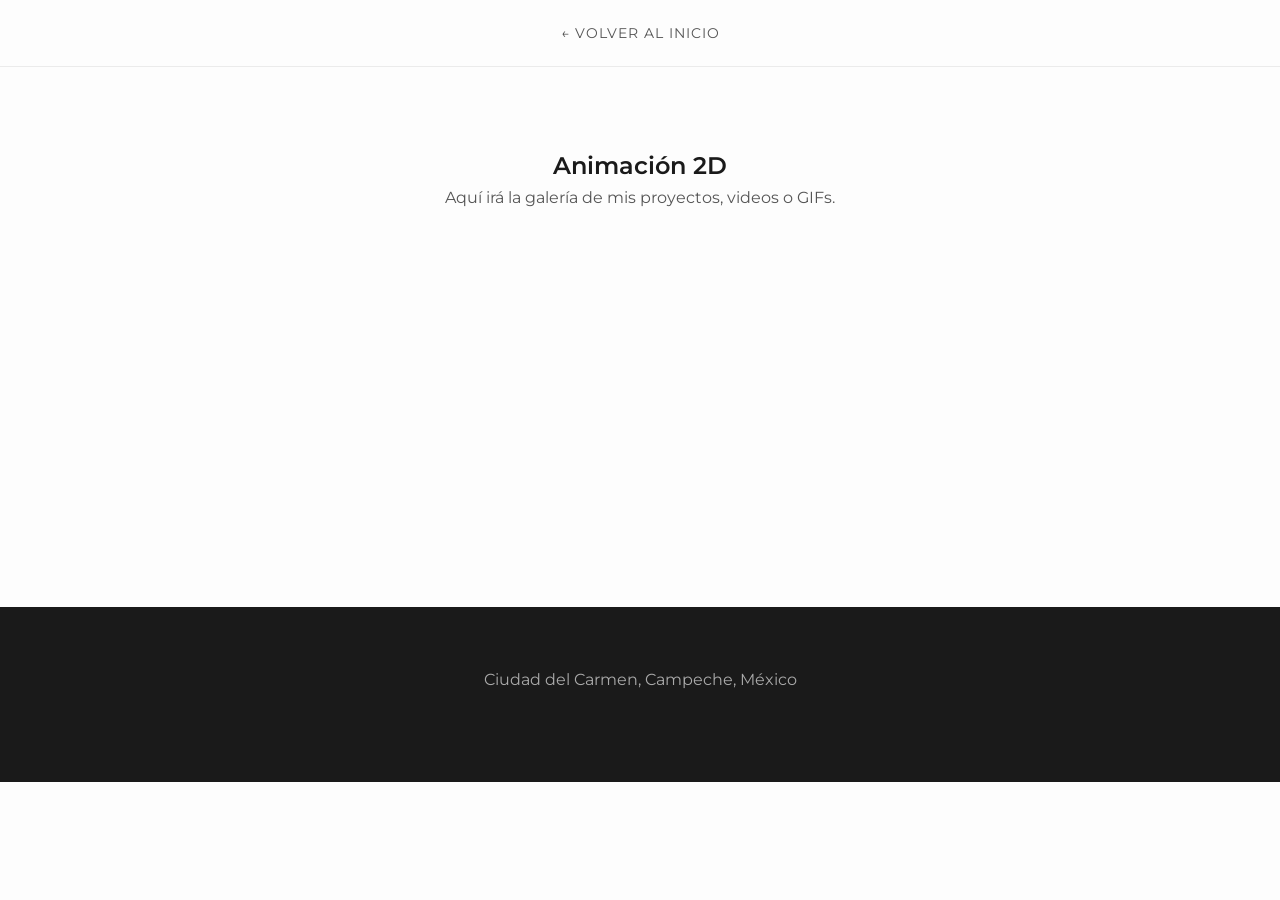
==== animacion2d.html @ 870639af "feat: Maquetación inicial" ====
<!DOCTYPE html>
<html lang="es">
<head>
    <meta charset="UTF-8">
    <meta name="viewport" content="width=device-width, initial-scale=1.0">
    <title>Animación 2D | Mi Portafolio</title>
    <link rel="stylesheet" href="css/styles.css">
    <link href="https://fonts.googleapis.com/css2?family=Montserrat:wght@300;400;600&display=swap" rel="stylesheet">
</head>
<body>

    <header>
        <nav>
            <ul class="nav-links">
                <li><a href="index.html">← Volver al Inicio</a></li>
            </ul>
        </nav>
    </header>

    <main>
        <section style="text-align: center; min-height: 60vh;">
            <h1>Animación 2D</h1>
            <p>Aquí irá la galería de mis proyectos, videos o GIFs.</p>
        </section>
    </main>

    <footer id="contacto">
        <p>Ciudad del Carmen, Campeche, México</p>
    </footer>

</body>
</html>
---- css/styles.css ----
/* Reseteo y tipografía */
* {
    margin: 0;
    padding: 0;
    box-sizing: border-box;
    font-family: 'Montserrat', sans-serif;
    scroll-behavior: smooth;
}

body {
    background-color: #FDFDFD;
    color: #2A2A2A;
    line-height: 1.6;
}

/* Encabezados y espaciados */
h1, h2, h3 {
    color: #1A1A1A;
    font-weight: 600;
}

h2 {
    font-size: 2rem;
    margin-bottom: 20px;
    text-align: center;
}

p {
    text-align: center;
    max-width: 700px;
    margin: 0 auto 30px auto;
    color: #555;
}

section {
    padding: 80px 10%;
}

.alt-bg {
    background-color: #F5F5F7; /* Un gris súper sutil para separar secciones */
}

/* Menú de navegación */
header {
    background-color: rgba(253, 253, 253, 0.95);
    position: sticky;
    top: 0;
    width: 100%;
    padding: 20px 0;
    border-bottom: 1px solid #EBEBEB;
    z-index: 1000;
}

.nav-links {
    list-style: none;
    display: flex;
    justify-content: center;
    gap: 40px;
}

.nav-links a {
    text-decoration: none;
    color: #555;
    font-size: 0.9rem;
    letter-spacing: 1px;
    text-transform: uppercase;
    transition: color 0.3s;
}

.nav-links a:hover {
    color: #000;
}

/* Inicio / Hero */
.hero {
    min-height: 70vh;
    display: flex;
    align-items: center;
    justify-content: center;
    text-align: center;
}

.hero h1 {
    font-size: 3.5rem;
    margin-bottom: 10px;
}

.hero h1 span {
    color: #6B7280; /* Un tono gris azulado estético */
}

/* Habilidades */
.skills-container {
    display: flex;
    flex-wrap: wrap;
    justify-content: center;
    gap: 15px;
}

.skill-tag {
    background-color: #FFF;
    border: 1px solid #DDD;
    padding: 8px 20px;
    border-radius: 30px;
    font-size: 0.9rem;
    color: #333;
}

/* Educación */
.timeline {
    display: flex;
    flex-direction: column;
    align-items: center;
    gap: 20px;
}

.timeline-item {
    background: #FFF;
    padding: 20px 30px;
    border-radius: 8px;
    border-left: 4px solid #1A1A1A;
    width: 100%;
    max-width: 600px;
    box-shadow: 0 4px 6px rgba(0,0,0,0.02);
}

.timeline-item h3 {
    margin-bottom: 5px;
}

.timeline-item p {
    text-align: left;
    margin: 0;
}

.date {
    font-size: 0.85rem;
    color: #888;
    margin-top: 5px !important;
}

/* Portafolio (Uso de FLEXBOX) */
.galeria-flex {
    display: flex;
    flex-wrap: wrap;
    justify-content: center;
    gap: 30px;
}

.card {
    background: #FFF;
    border: 1px solid #EAEAEA;
    padding: 40px 20px;
    border-radius: 8px;
    text-align: center;
    flex: 1 1 250px;
    max-width: 300px;
    transition: transform 0.3s, box-shadow 0.3s;
}

.card:hover {
    transform: translateY(-5px);
    box-shadow: 0 10px 20px rgba(0,0,0,0.05);
}

.btn {
    display: inline-block;
    margin-top: 20px;
    padding: 10px 25px;
    background-color: #1A1A1A;
    color: #FFF;
    text-decoration: none;
    border-radius: 4px;
    font-size: 0.85rem;
    transition: background-color 0.3s;
}

.btn:hover {
    background-color: #444;
}

/* Footer / Contacto */
footer {
    background-color: #1A1A1A;
    color: #FFF;
    text-align: center;
    padding: 60px 20px;
}

footer h2 {
    color: #FFF;
}

footer p {
    color: #AAA;
}

.contact-info {
    display: flex;
    justify-content: center;
    gap: 30px;
    margin-top: 20px;
}

.contact-link {
    color: #FFF;
    text-decoration: none;
    font-size: 1.1rem;
    transition: color 0.3s;
}

.contact-link:hover {
    color: #AAA;
}
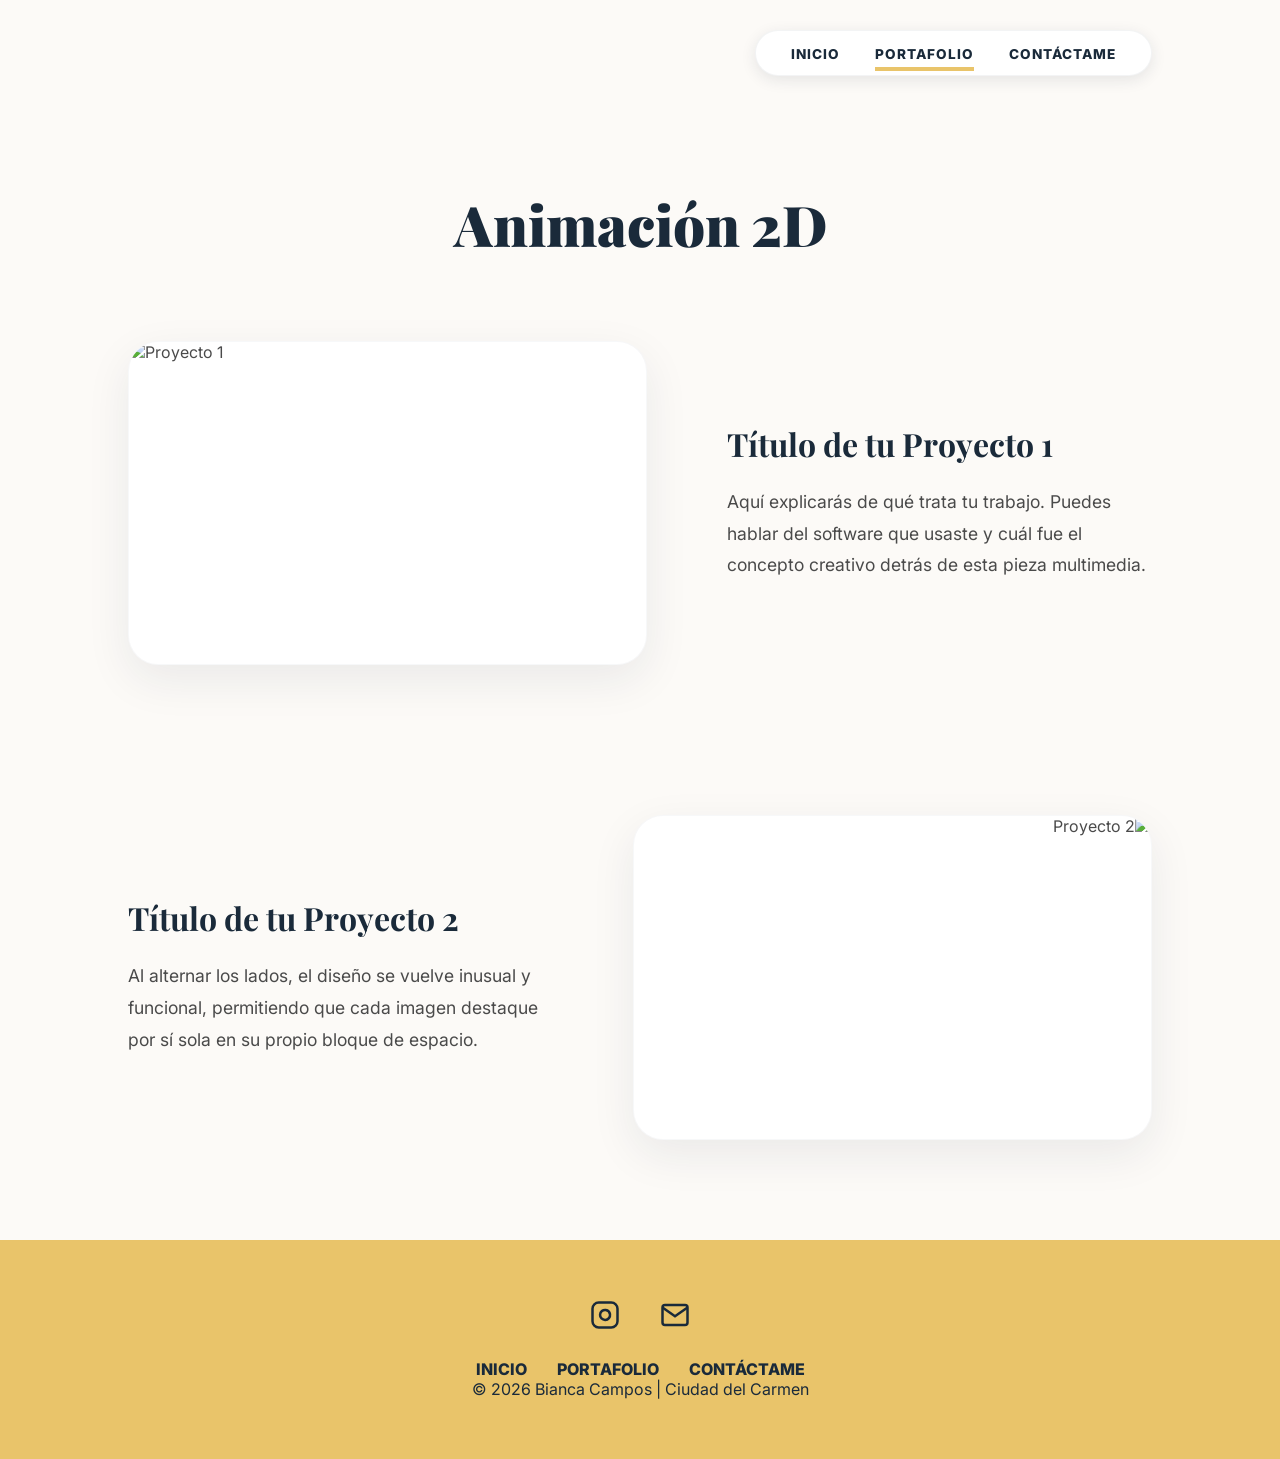
==== commit 3f288a2b: "Modificaciones para terminar" ====
--- a/animacion2d.html
+++ b/animacion2d.html
@@ -3,29 +3,68 @@
 <head>
     <meta charset="UTF-8">
     <meta name="viewport" content="width=device-width, initial-scale=1.0">
-    <title>Animación 2D | Mi Portafolio</title>
+    <title>Animación 2D | Bianca Campos</title>
     <link rel="stylesheet" href="css/styles.css">
-    <link href="https://fonts.googleapis.com/css2?family=Montserrat:wght@300;400;600&display=swap" rel="stylesheet">
+    <link href="https://fonts.googleapis.com/css2?family=Playfair+Display:wght@800;900&family=Inter:wght@400;600;800&display=swap" rel="stylesheet">
 </head>
 <body>
 
-    <header>
-        <nav>
+    <header class="header-main">
+        <nav class="nav-oval">
             <ul class="nav-links">
-                <li><a href="index.html">← Volver al Inicio</a></li>
+                <li><a href="index.html">INICIO</a></li>
+                <li><a href="portafolio.html" class="active">PORTAFOLIO</a></li>
+                <li><a href="contacto.html">CONTÁCTAME</a></li>
             </ul>
         </nav>
     </header>
 
-    <main>
-        <section style="text-align: center; min-height: 60vh;">
-            <h1>Animación 2D</h1>
-            <p>Aquí irá la galería de mis proyectos, videos o GIFs.</p>
+   <main class="project-detail-container">
+    
+    <header class="portfolio-section-header-clean">
+        <h1>Animación 2D</h1>
+    </header>
+
+    <section class="project-showcase">
+
+        <article class="project-block">
+            <div class="project-image-frame">
+                <img src="img/tu_proyecto_1.jpg" alt="Proyecto 1">
+            </div>
+            <div class="project-text-content">
+                <h2>Título de tu Proyecto 1</h2>
+                <p>Aquí explicarás de qué trata tu trabajo. Puedes hablar del software que usaste y cuál fue el concepto creativo detrás de esta pieza multimedia.</p>
+            </div>
+        </article>
+
+        <article class="project-block">
+            <div class="project-image-frame">
+                <img src="img/tu_proyecto_2.jpg" alt="Proyecto 2">
+            </div>
+            <div class="project-text-content">
+                <h2>Título de tu Proyecto 2</h2>
+                <p>Al alternar los lados, el diseño se vuelve inusual y funcional, permitiendo que cada imagen destaque por sí sola en su propio bloque de espacio.</p>
+            </div>
+        </article>
+
         </section>
-    </main>
+</main>
 
-    <footer id="contacto">
-        <p>Ciudad del Carmen, Campeche, México</p>
+    <footer class="site-footer">
+        <div class="footer-container">
+            <div class="social-icons">
+                <a href="https://instagram.com/bicamps_" target="_blank" class="icon-link"><svg width="30" height="30" viewBox="0 0 24 24" fill="none" stroke="currentColor" stroke-width="2"><rect x="2" y="2" width="20" height="20" rx="5" ry="5"></rect><path d="M16 11.37A4 4 0 1 1 12.63 8 4 4 0 0 1 16 11.37z"></path><line x1="17.5" y1="6.5" x2="17.51" y2="6.5"></line></svg></a>
+                <a href="mailto:binnie108@gmail.com" class="icon-link"><svg width="30" height="30" viewBox="0 0 24 24" fill="none" stroke="currentColor" stroke-width="2"><path d="M4 4h16c1.1 0 2 .9 2 2v12c0 1.1-.9 2-2 2H4c-1.1 0-2-.9-2-2V6c0-1.1.9-2 2-2z"></path><polyline points="22,6 12,13 2,6"></polyline></svg></a>
+            </div>
+            <nav class="footer-nav">
+                <ul>
+                    <li><a href="index.html">INICIO</a></li>
+                    <li><a href="portafolio.html">PORTAFOLIO</a></li>
+                    <li><a href="contacto.html">CONTÁCTAME</a></li>
+                </ul>
+            </nav>
+            <p class="copyright">© 2026 Bianca Campos | Ciudad del Carmen</p>
+        </div>
     </footer>
 
 </body>
--- a/css/styles.css
+++ b/css/styles.css
@@ -1,214 +1,533 @@
-/* Reseteo y tipografía */
+:root {
+    --bg-color: #fcfaf7;      /* Cremita Hueso */
+    --azul-petroleo: #1a2a3a; /* Azul Fuerte */
+    --amarillo: #e9c46a;      /* Amarillo Mostaza */
+    --texto-gris: #4a4a4a;    
+    --blanco: #ffffff;
+}
+
 * {
     margin: 0;
     padding: 0;
     box-sizing: border-box;
-    font-family: 'Montserrat', sans-serif;
-    scroll-behavior: smooth;
 }
 
 body {
-    background-color: #FDFDFD;
-    color: #2A2A2A;
-    line-height: 1.6;
-}
-
-/* Encabezados y espaciados */
-h1, h2, h3 {
-    color: #1A1A1A;
-    font-weight: 600;
-}
-
-h2 {
-    font-size: 2rem;
-    margin-bottom: 20px;
-    text-align: center;
-}
-
-p {
-    text-align: center;
-    max-width: 700px;
-    margin: 0 auto 30px auto;
-    color: #555;
-}
-
-section {
-    padding: 80px 10%;
-}
-
-.alt-bg {
-    background-color: #F5F5F7; /* Un gris súper sutil para separar secciones */
-}
-
-/* Menú de navegación */
-header {
-    background-color: rgba(253, 253, 253, 0.95);
-    position: sticky;
+    background-color: var(--bg-color);
+    color: var(--texto-gris);
+    font-family: 'Inter', sans-serif;
+    display: flex;
+    flex-direction: column;
+    min-height: 100vh;
+}
+
+main { flex-grow: 1; }
+
+/* --- MENÚ OVALADO CON TUS COLORES --- */
+.header-main {
+    padding: 30px 10% 10px 10%;
+    display: flex;
+    justify-content: flex-end;
     top: 0;
-    width: 100%;
-    padding: 20px 0;
-    border-bottom: 1px solid #EBEBEB;
     z-index: 1000;
+}
+
+.nav-oval {
+    background-color: var(--blanco);
+    padding: 12px 35px;
+    border-radius: 50px;
+    box-shadow: 0 4px 15px rgba(26, 42, 58, 0.1);
+    border: 1px solid rgba(26, 42, 58, 0.05);
 }
 
 .nav-links {
     list-style: none;
     display: flex;
-    justify-content: center;
-    gap: 40px;
+    gap: 35px;
 }
 
 .nav-links a {
     text-decoration: none;
-    color: #555;
-    font-size: 0.9rem;
+    color: var(--azul-petroleo);
+    font-weight: 800;
+    font-size: 0.85rem;
     letter-spacing: 1px;
+    padding: 5px 0;
+    transition: 0.3s;
+}
+
+.nav-links a.active, .nav-links a:hover {
+    border-bottom: 4px solid var(--amarillo);
+}
+
+/* --- HERO (INICIO) --- */
+.hero-minimal { padding: 60px 10%; }
+.hero-perfil { display: flex; align-items: center; gap: 40px; }
+
+
+/* --- CÍRCULO Y FOTO DE PERFIL --- */
+.foto-circulo {
+    width: 150px;
+    height: 150px;
+    border-radius: 50%;
+    background-color: #ddd;
+    border: 6px solid var(--azul-petroleo);
+    flex-shrink: 0;
+    overflow: hidden; /* IMPORTANTE: Esto corta todo lo que se salga del círculo */
+    display: flex;
+    align-items: center;
+    justify-content: center;
+}
+
+.foto-circulo img {
+    width: 100%;
+    height: 100%;
+    object-fit: cover; /* IMPORTANTE: Esto hace que tu foto llene el círculo sin aplastarse */
+}
+
+.hero-texto h1 {
+    font-family: 'Playfair Display', serif;
+    font-size: 4rem;
+    font-weight: 900;
+    color: var(--azul-petroleo);
+    line-height: 1.1;
+}
+
+/* --- FRANJAS AMARILLAS BAJO TÍTULOS --- */
+.col-title, .portfolio-header h1 {
+    font-family: 'Playfair Display', serif;
+    font-size: 2rem;
+    font-weight: 800;
+    color: var(--azul-petroleo);
+    margin-bottom: 25px;
+    border-bottom: 6px solid var(--amarillo);
+    display: inline-block;
+}
+
+/* --- COLUMNAS (3 COL) --- */
+.info-columns {
+    display: grid;
+    grid-template-columns: repeat(3, 1fr);
+    gap: 50px;
+    padding: 20px 10% 60px 10%;
+}
+
+/* --- ESPACIO PARA EDUCACIÓN --- */
+.info-item {
+    margin-bottom: 25px; /* Esto fuerza el salto de línea y la separación */
+}
+
+/* --- HERRAMIENTAS (LA ÚNICA PARTE QUE CAMBIÓ) --- */
+.tool-item { 
+    display: flex; 
+    align-items: center; 
+    gap: 15px; 
+    margin-bottom: 15px; 
+}
+
+/* Regla para Canva, Blender, CapCut */
+.tool-icon {
+    width: 36px;  
+    height: 36px; 
+    background-color: var(--blanco); /* Fondo blanco */
+    border-radius: 8px; 
+    display: flex;
+    align-items: center;
+    justify-content: center;
+    box-shadow: 0 4px 10px rgba(26, 42, 58, 0.08); 
+    overflow: hidden; 
+    flex-shrink: 0; 
+    padding: 4px; /* Un margencito para que no se corten */
+}
+
+.tool-icon img {
+    width: 100%; 
+    height: 100%; 
+    object-fit: contain; /* Para que quepan enteros sin cortarse */
+    display: block; 
+}
+
+/* Regla para Ai y Ps (rellenan todo) */
+.tool-icon.icono-lleno {
+    padding: 0; 
+    background-color: transparent; 
+}
+
+.tool-icon.icono-lleno img {
+    object-fit: cover; 
+}
+/* ----------------------------------------------- */
+
+/* --- SKILLS EN LISTA --- */
+.skills-list {
+    list-style: none;
+    display: flex;
+    flex-direction: column;
+    gap: 12px;
+}
+
+.skills-list li {
+    font-size: 1.1rem;
+    display: flex;
+    align-items: center;
+}
+
+.skills-list li::before {
+    content: "●";
+    color: var(--amarillo);
+    margin-right: 12px;
+}
+
+/* --- HEADER GALERÍA (Corregido) --- */
+.portfolio-header-galeria {
+    text-align: center;
+    margin-top: 60px; /* <--- Esto lo empuja hacia abajo, separándolo del menú */
+    margin-bottom: 70px;
+    padding: 0 10%;
+}
+
+.portfolio-header-galeria h1 {
+    font-family: 'Playfair Display', serif;
+    font-size: 3.5rem; /* <--- Bájalo un poquito aquí */
+    font-weight: 900; 
+    color: var(--azul-petroleo);
+    margin-bottom: 20px;
+    line-height: 1.1;
+}
+
+.portfolio-header-galeria p {
+    font-size: 1.1rem;
+    color: var(--texto-gris);
+    max-width: 600px;
+    margin: 0 auto;
+    line-height: 1.6;
+}
+
+/* --- PORTAFOLIO BENTO GRID (ASIMÉTRICO) --- */
+.portfolio-container { 
+    padding: 40px 0; 
+}
+
+.portfolio-header { 
+    padding: 0 10%; 
+    margin-bottom: 40px; 
+}
+
+.bento-wrapper {
+    width: 100%;
+}
+
+.bento-grid {
+    display: grid;
+    grid-template-columns: repeat(3, 1fr); /* 3 columnas iguales */
+    gap: 30px;
+    padding: 0 10% 80px 10%; /* Márgenes laterales correctos */
+}
+
+/* La Tarjeta Base */
+.bento-card {
+    min-height: 400px; /* Altura elegante tipo póster */
+    background-color: var(--blanco);
+    border: 1px solid rgba(26, 42, 58, 0.05);
+    border-radius: 24px;
+    text-decoration: none;
+    position: relative;
+    overflow: hidden;
+    display: flex;
+    flex-direction: column;
+    justify-content: flex-end;
+    padding: 40px;
+    transition: all 0.4s cubic-bezier(0.25, 0.8, 0.25, 1);
+    box-shadow: 0 4px 10px rgba(0,0,0,0.02);
+}
+
+/* --- LA MAGIA ASIMÉTRICA --- */
+/* La primera tarjeta ocupará 2 columnas (es la más importante) */
+.bento-card:nth-child(1) {
+    grid-column: span 2;
+}
+/* Las demás ocupan 1 columna normal */
+.bento-card:nth-child(2),
+.bento-card:nth-child(3),
+.bento-card:nth-child(4),
+.bento-card:nth-child(5) {
+    grid-column: span 1;
+}
+
+/* El número de fondo (Más discreto y elegante) */
+.giant-num {
+    position: absolute;
+    top: 10px; /* Lo bajamos un poquito para que respire */
+    right: 20px; /* Lo despegamos de la orilla */
+    font-family: 'Playfair Display', serif;
+    font-size: 6rem; /* ¡Reducido a la mitad! (antes era 12rem) */
+    font-weight: 900;
+    color: rgba(233, 196, 106, 0.15); 
+    transition: all 0.5s ease;
+    line-height: 1;
+    z-index: 1;
+    pointer-events: none; 
+}
+
+/* Textos más visibles */
+.card-info {
+    position: relative;
+    z-index: 2;
+}
+
+.bento-card h3 {
+    font-family: 'Playfair Display', serif;
+    font-size: 2.4rem; 
+    color: var(--azul-petroleo);
+    line-height: 1.1;
+    margin-bottom: 10px;
+    transition: color 0.4s ease;
+}
+
+/* Botón oculto "Ver Proyecto" */
+.view-project {
+    color: var(--amarillo);
+    font-weight: 800;
+    font-size: 0.85rem;
     text-transform: uppercase;
-    transition: color 0.3s;
-}
-
-.nav-links a:hover {
-    color: #000;
-}
-
-/* Inicio / Hero */
-.hero {
-    min-height: 70vh;
-    display: flex;
-    align-items: center;
-    justify-content: center;
+    letter-spacing: 2px;
+    opacity: 0;
+    transform: translateY(15px); 
+    transition: all 0.4s ease;
+    display: flex;
+    align-items: center;
+    gap: 8px;
+}
+
+/* --- LA INTERACTIVIDAD AL PASAR EL RATÓN (Intacta) --- */
+.bento-card:hover {
+    background-color: var(--azul-petroleo);
+    transform: translateY(-10px);
+    box-shadow: 0 25px 50px rgba(26, 42, 58, 0.2);
+    border-color: var(--azul-petroleo);
+}
+
+.bento-card:hover h3 {
+    color: var(--blanco);
+}
+
+.bento-card:hover .giant-num {
+    color: rgba(255, 255, 255, 0.05); 
+    transform: scale(1.1) rotate(-5deg); 
+}
+
+.bento-card:hover .view-project {
+    opacity: 1;
+    transform: translateY(0); 
+}
+
+/* --- RESPONSIVE (Para celulares) --- */
+@media (max-width: 900px) {
+    .bento-grid {
+        grid-template-columns: 1fr; /* Todo en 1 sola columna en celular */
+    }
+    .bento-card:nth-child(1) {
+        grid-column: span 1; /* Se quita lo ancho en pantallas pequeñas */
+    }
+}
+
+/* --- FOOTER AMARILLO --- */
+.site-footer {
+    background-color: var(--amarillo);
+    color: var(--azul-petroleo);
+    padding: 60px 10%;
     text-align: center;
 }
 
-.hero h1 {
-    font-size: 3.5rem;
-    margin-bottom: 10px;
-}
-
-.hero h1 span {
-    color: #6B7280; /* Un tono gris azulado estético */
-}
-
-/* Habilidades */
-.skills-container {
-    display: flex;
-    flex-wrap: wrap;
-    justify-content: center;
-    gap: 15px;
-}
-
-.skill-tag {
-    background-color: #FFF;
-    border: 1px solid #DDD;
-    padding: 8px 20px;
-    border-radius: 30px;
-    font-size: 0.9rem;
-    color: #333;
-}
-
-/* Educación */
-.timeline {
-    display: flex;
-    flex-direction: column;
-    align-items: center;
-    gap: 20px;
-}
-
-.timeline-item {
-    background: #FFF;
-    padding: 20px 30px;
-    border-radius: 8px;
-    border-left: 4px solid #1A1A1A;
-    width: 100%;
-    max-width: 600px;
-    box-shadow: 0 4px 6px rgba(0,0,0,0.02);
-}
-
-.timeline-item h3 {
-    margin-bottom: 5px;
-}
-
-.timeline-item p {
-    text-align: left;
-    margin: 0;
-}
-
-.date {
-    font-size: 0.85rem;
-    color: #888;
-    margin-top: 5px !important;
-}
-
-/* Portafolio (Uso de FLEXBOX) */
-.galeria-flex {
-    display: flex;
-    flex-wrap: wrap;
-    justify-content: center;
-    gap: 30px;
-}
-
-.card {
-    background: #FFF;
-    border: 1px solid #EAEAEA;
-    padding: 40px 20px;
-    border-radius: 8px;
-    text-align: center;
-    flex: 1 1 250px;
-    max-width: 300px;
-    transition: transform 0.3s, box-shadow 0.3s;
-}
-
-.card:hover {
-    transform: translateY(-5px);
-    box-shadow: 0 10px 20px rgba(0,0,0,0.05);
-}
-
-.btn {
-    display: inline-block;
-    margin-top: 20px;
-    padding: 10px 25px;
-    background-color: #1A1A1A;
-    color: #FFF;
-    text-decoration: none;
-    border-radius: 4px;
-    font-size: 0.85rem;
-    transition: background-color 0.3s;
-}
-
-.btn:hover {
-    background-color: #444;
-}
-
-/* Footer / Contacto */
-footer {
-    background-color: #1A1A1A;
-    color: #FFF;
-    text-align: center;
-    padding: 60px 20px;
-}
-
-footer h2 {
-    color: #FFF;
-}
-
-footer p {
-    color: #AAA;
-}
-
-.contact-info {
+.footer-nav ul {
+    list-style: none;
     display: flex;
     justify-content: center;
     gap: 30px;
     margin-top: 20px;
 }
 
-.contact-link {
-    color: #FFF;
+.footer-nav a {
+    color: var(--azul-petroleo);
     text-decoration: none;
+    font-weight: 800;
+}
+
+/* Esta es la regla mágica para cuando pasas el ratón */
+.footer-nav a:hover {
+    color: var(--blanco);
+}
+
+.icon-link svg { stroke: var(--azul-petroleo); }
+
+@media (max-width: 768px) {
+    .info-columns, .projects-grid { grid-template-columns: 1fr; }
+    .hero-perfil { flex-direction: column; text-align: center; }
+}
+
+/* --- DISEÑO DE CONTACTO ESTÉTICO --- */
+.contacto-container {
+    display: flex;
+    justify-content: center;
+    align-items: center;
+    padding: 80px 10%;
+    min-height: 60vh;
+}
+
+.contacto-card {
+    background-color: var(--azul-petroleo); /* Bloque azul elegante */
+    color: white;
+    padding: 60px;
+    border-radius: 30px;
+    text-align: center;
+    max-width: 700px;
+    width: 100%;
+    box-shadow: 0 20px 40px rgba(26, 42, 58, 0.15);
+}
+
+.contacto-card h1 {
+    font-family: 'Playfair Display', serif;
+    font-size: 4rem;
+    margin-bottom: 20px;
+    color: var(--blanco);
+}
+
+.contacto-card p {
+    font-size: 1.2rem;
+    opacity: 0.9;
+    margin-bottom: 40px;
+}
+
+.contacto-links {
+    display: flex;
+    justify-content: center;
+    gap: 20px;
+}
+
+.btn-contacto {
+    background-color: var(--amarillo); /* Botones amarillos como tu referencia */
+    color: var(--azul-petroleo);
+    text-decoration: none;
+    padding: 15px 35px;
+    border-radius: 50px;
+    font-weight: 800;
+    display: flex;
+    align-items: center;
+    gap: 10px;
+    transition: transform 0.3s ease;
+}
+
+.btn-contacto:hover {
+    transform: scale(1.05);
+    background-color: var(--blanco);
+}
+
+.btn-contacto svg {
+    stroke: var(--azul-petroleo);
+}
+
+/* Ajuste del Footer en contacto */
+.contacto-container + .site-footer {
+    margin-top: 0;
+}
+
+/* --- ICONOS REDES SOCIALES --- */
+.social-icons {
+    display: flex;
+    justify-content: center;
+    gap: 40px; /* Aquí controlas qué tan separados están. Puedes subirlo a 50px o 60px */
+    margin-bottom: 25px; /* Esto da un espacio hacia abajo, para separarlos del menú INICIO */
+}
+
+/* Opcional: Para que al pasar el mouse tengan una pequeña animación */
+.icon-link {
+    transition: transform 0.3s ease;
+}
+
+.icon-link:hover {
+    transform: translateY(-5px); /* Se levantan un poquito al pasar el cursor */
+}
+
+/* --- DISEÑO DE GALERÍA LIMPIA --- */
+
+.project-detail-container {
+    padding: 0 10% 100px 10%;
+}
+
+/* Espaciado del Título Principal con el Menú */
+.portfolio-section-header-clean {
+    text-align: center;
+    margin-top: 100px; /* <--- Espacio para que no choque con el menú */
+    margin-bottom: 80px; /* <--- Espacio antes de que empiecen las fotos */
+}
+
+.portfolio-section-header-clean h1 {
+    font-family: 'Playfair Display', serif;
+    font-size: 3.5rem;
+    font-weight: 900;
+    color: var(--azul-petroleo);
+}
+
+.project-showcase {
+    display: flex;
+    flex-direction: column;
+    gap: 150px; /* <--- Mucho espacio entre bloques para limpieza visual */
+}
+
+.project-block {
+    display: grid;
+    grid-template-columns: 1.1fr 0.9fr; 
+    gap: 80px; /* Espacio entre foto y texto */
+    align-items: center;
+}
+
+/* El Zigzag: Proyectos pares invierten posición */
+.project-block:nth-child(even) {
+    direction: rtl; 
+}
+
+.project-block:nth-child(even) .project-text-content {
+    direction: ltr; 
+}
+
+/* MARCO DE LA FOTO (Limpiado) */
+.project-image-frame {
+    background-color: var(--blanco);
+    border-radius: 30px; /* Bordes bien redonditos */
+    overflow: hidden;
+    box-shadow: 0 15px 45px rgba(26, 42, 58, 0.08);
+    aspect-ratio: 16 / 10; /* Formato un poco más alto para multimedia */
+    border: 1px solid rgba(26, 42, 58, 0.03);
+}
+
+.project-image-frame img {
+    width: 100%;
+    height: 100%;
+    object-fit: cover;
+}
+
+/* TEXTO DEL PROYECTO (Limpiado) */
+.project-text-content h2 {
+    font-family: 'Playfair Display', serif;
+    font-size: 2rem;
+    color: var(--azul-petroleo);
+    margin-bottom: 25px;
+    line-height: 1.1;
+}
+
+.project-text-content p {
     font-size: 1.1rem;
-    transition: color 0.3s;
-}
-
-.contact-link:hover {
-    color: #AAA;
+    line-height: 1.8;
+    color: var(--texto-gris);
+    max-width: 500px;
+}
+
+/* Para pantallas de celular */
+@media (max-width: 900px) {
+    .project-block, .project-block:nth-child(even) {
+        grid-template-columns: 1fr;
+        direction: ltr;
+        gap: 40px;
+    }
+    .portfolio-section-header-clean { margin-top: 60px; }
 }
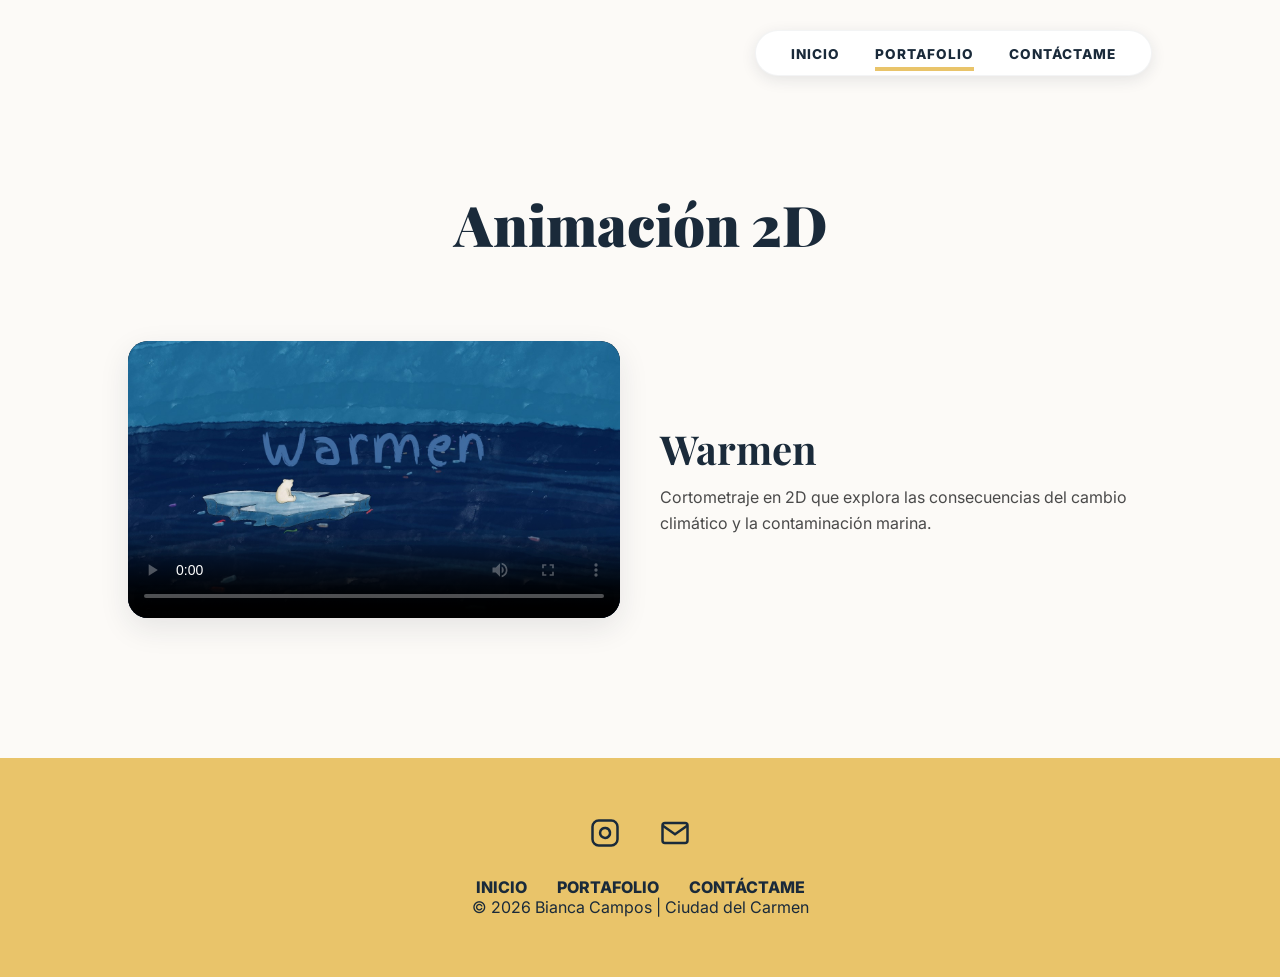
==== commit 6d113408: "Maquetación finalizada" ====
--- a/animacion2d.html
+++ b/animacion2d.html
@@ -27,25 +27,17 @@
 
     <section class="project-showcase">
 
-        <article class="project-block">
-            <div class="project-image-frame">
-                <img src="img/tu_proyecto_1.jpg" alt="Proyecto 1">
-            </div>
-            <div class="project-text-content">
-                <h2>Título de tu Proyecto 1</h2>
-                <p>Aquí explicarás de qué trata tu trabajo. Puedes hablar del software que usaste y cuál fue el concepto creativo detrás de esta pieza multimedia.</p>
-            </div>
-        </article>
-
-        <article class="project-block">
-            <div class="project-image-frame">
-                <img src="img/tu_proyecto_2.jpg" alt="Proyecto 2">
-            </div>
-            <div class="project-text-content">
-                <h2>Título de tu Proyecto 2</h2>
-                <p>Al alternar los lados, el diseño se vuelve inusual y funcional, permitiendo que cada imagen destaque por sí sola en su propio bloque de espacio.</p>
-            </div>
-        </article>
+       <article class="project-block">
+    <div class="project-image-frame">
+        <video controls poster="img/warmen_foto1.jpg" class="project-video">
+            <source src="video/warmen_video.mp4" type="video/mp4">
+        </video>
+    </div>
+    <div class="project-text-content">
+        <h2>Warmen</h2>
+        <p>Cortometraje  en 2D que explora las consecuencias del cambio climático y la contaminación marina.</p>
+    </div>
+</article>
 
         </section>
 </main>
--- a/css/styles.css
+++ b/css/styles.css
@@ -448,17 +448,20 @@
     transform: translateY(-5px); /* Se levantan un poquito al pasar el cursor */
 }
 
-/* --- DISEÑO DE GALERÍA LIMPIA --- */
-
+/* --- CORRECCIÓN DE GALERÍA (TÍTULO Y BLOQUES) --- */
+
+/* 1. Quitamos el flex del contenedor principal para que el título respire normal */
 .project-detail-container {
     padding: 0 10% 100px 10%;
-}
-
-/* Espaciado del Título Principal con el Menú */
+    width: 100%;
+}
+
+/* 2. El título vuelve a su diseño original centrado */
 .portfolio-section-header-clean {
     text-align: center;
-    margin-top: 100px; /* <--- Espacio para que no choque con el menú */
-    margin-bottom: 80px; /* <--- Espacio antes de que empiecen las fotos */
+    width: 100%;
+    margin-top: 100px;
+    margin-bottom: 80px;
 }
 
 .portfolio-section-header-clean h1 {
@@ -466,61 +469,81 @@
     font-size: 3.5rem;
     font-weight: 900;
     color: var(--azul-petroleo);
+    display: block; /* Asegura que ocupe su propia línea */
 }
 
 .project-showcase {
     display: flex;
     flex-direction: column;
-    gap: 150px; /* <--- Mucho espacio entre bloques para limpieza visual */
-}
+    gap: 60px; /* <--- Bajamos de 120px/150px a solo 60px para que estén más cerca */
+    width: 100%;
+    max-width: 1100px;
+    margin: 0 auto;
+}
+/* --- ALINEACIÓN CORREGIDA PARA FOTOGRAFÍA --- */
 
 .project-block {
     display: grid;
-    grid-template-columns: 1.1fr 0.9fr; 
-    gap: 80px; /* Espacio entre foto y texto */
-    align-items: center;
-}
-
-/* El Zigzag: Proyectos pares invierten posición */
+    grid-template-columns: 1fr 1fr; 
+    gap: 40px; 
+    align-items: center;
+    margin-bottom: 40px; /* <--- Reducimos este margen también */
+}
+/* Proyecto Impar (Foto Izquierda, Texto Derecha) */
+.project-block:nth-child(odd) {
+    text-align: left;
+}
+
+/* Proyecto Par (Foto Derecha, Texto Izquierda) */
 .project-block:nth-child(even) {
-    direction: rtl; 
+    text-align: right; /* Alineamos el texto a la derecha para que "toque" la foto */
+}
+
+/* Invertimos el orden de las columnas en los pares sin romper la dirección del texto */
+.project-block:nth-child(even) .project-image-frame {
+    grid-column: 2; /* Mueve la foto a la derecha */
 }
 
 .project-block:nth-child(even) .project-text-content {
-    direction: ltr; 
-}
-
-/* MARCO DE LA FOTO (Limpiado) */
+    grid-column: 1; /* Mueve el texto a la izquierda */
+    grid-row: 1;    /* Asegura que estén en la misma fila */
+}
+
+/* MARCO DE LA FOTO (Ajustado) */
 .project-image-frame {
-    background-color: var(--blanco);
-    border-radius: 30px; /* Bordes bien redonditos */
+    width: 100%;
+    max-width: 500px; /* Un poco más grande para fotografía */
+    border-radius: 30px;
     overflow: hidden;
-    box-shadow: 0 15px 45px rgba(26, 42, 58, 0.08);
-    aspect-ratio: 16 / 10; /* Formato un poco más alto para multimedia */
-    border: 1px solid rgba(26, 42, 58, 0.03);
+    box-shadow: 0 15px 35px rgba(26, 42, 58, 0.1);
 }
 
 .project-image-frame img {
     width: 100%;
-    height: 100%;
-    object-fit: cover;
-}
-
-/* TEXTO DEL PROYECTO (Limpiado) */
+    height: auto;
+    display: block;
+}
+
+/* TEXTO DEL PROYECTO */
+.project-text-content {
+    display: flex;
+    flex-direction: column;
+    justify-content: center;
+}
+
 .project-text-content h2 {
     font-family: 'Playfair Display', serif;
-    font-size: 2rem;
-    color: var(--azul-petroleo);
-    margin-bottom: 25px;
-    line-height: 1.1;
+    font-size: 2.5rem;
+    color: var(--azul-petroleo);
+    margin-bottom: 10px;
 }
 
 .project-text-content p {
-    font-size: 1.1rem;
-    line-height: 1.8;
+    font-size: 1rem;
     color: var(--texto-gris);
-    max-width: 500px;
-}
+    line-height: 1.6;
+}
+
 
 /* Para pantallas de celular */
 @media (max-width: 900px) {
@@ -530,4 +553,114 @@
         gap: 40px;
     }
     .portfolio-section-header-clean { margin-top: 60px; }
+}
+
+/* --- DISEÑO TRÍPTICO COMPACTO AL LADO DEL TEXTO --- */
+
+.project-block-compact {
+    display: grid;
+    /* La primera columna (fotos) es más ancha que la del texto */
+    grid-template-columns: 1.2fr 0.8fr; 
+    gap: 40px; /* Espacio moderado entre el bloque de fotos y el texto */
+    align-items: center;
+    width: 100%;
+    max-width: 1100px;
+    margin: 0 auto 120px auto;
+}
+
+/* Contenedor de las 3 fotos juntas */
+.compact-triptych {
+    display: grid;
+    grid-template-columns: repeat(3, 1fr);
+    gap: 8px; /* <--- ESPACIO MÍNIMO entre las fotos para que se vean juntas */
+    background-color: var(--blanco);
+    padding: 10px;
+    border-radius: 25px;
+    box-shadow: 0 10px 30px rgba(26, 42, 58, 0.06);
+    border: 1px solid rgba(26, 42, 58, 0.03);
+}
+
+.triptych-frame {
+    height: 180px; /* Altura controlada para que no sean gigantes */
+    overflow: hidden;
+    border-radius: 15px; /* Redondeado interno más pequeño */
+}
+
+.triptych-frame img {
+    width: 100%;
+    height: 100%;
+    object-fit: cover;
+    display: block;
+    transition: transform 0.4s ease;
+}
+
+/* Efecto hover individual */
+.triptych-frame:hover img {
+    transform: scale(1.1);
+}
+
+/* Alineación del texto al lado */
+.project-text-side {
+    text-align: left;
+}
+
+.project-text-side h2 {
+    font-family: 'Playfair Display', serif;
+    font-size: 2.2rem;
+    color: var(--azul-petroleo);
+    margin-bottom: 15px;
+}
+
+.project-text-side p {
+    font-size: 1.05rem;
+    line-height: 1.6;
+    color: var(--texto-gris);
+    max-width: 400px;
+}
+
+/* Zigzag opcional: Si quieres que el siguiente proyecto invierta lados */
+.project-block-compact:nth-child(even) {
+    direction: rtl;
+}
+.project-block-compact:nth-child(even) .project-text-side {
+    direction: ltr;
+}
+
+/* Ajuste para tablets/móvil */
+@media (max-width: 900px) {
+    .project-block-compact {
+        grid-template-columns: 1fr;
+        gap: 30px;
+    }
+    .compact-triptych {
+        max-width: 500px;
+        margin: 0 auto;
+    }
+}
+
+/* --- AJUSTE ESPECÍFICO PARA VIDEOS --- */
+
+/* Buscamos el marco que contiene un video */
+.project-image-frame:has(video) {
+    /* 1. Le devolvemos una proporción horizontal fija (16:9 es el estándar de video) */
+    aspect-ratio: 16 / 9; 
+    
+    /* 2. Nos aseguramos de que no se estire demasiado */
+    width: 100%;
+    max-width: 550px; /* Un poco más grande que las fotos para que luzca */
+    
+    /* 3. Mantenemos la estética de los marcos */
+    background-color: #000; /* Fondo negro para que no se vea blanco si tarda en cargar */
+    overflow: hidden;
+    border-radius: 20px;
+    box-shadow: 0 10px 30px rgba(26, 42, 58, 0.1);
+    justify-self: center; /* Lo centramos en su columna */
+}
+
+/* Nos aseguramos de que el video llene el marco */
+.project-video {
+    width: 100%;
+    height: 100%;
+    display: block;
+    object-fit: cover; /* O 'contain' si no quieres que se corte nada de la animación */
 }
